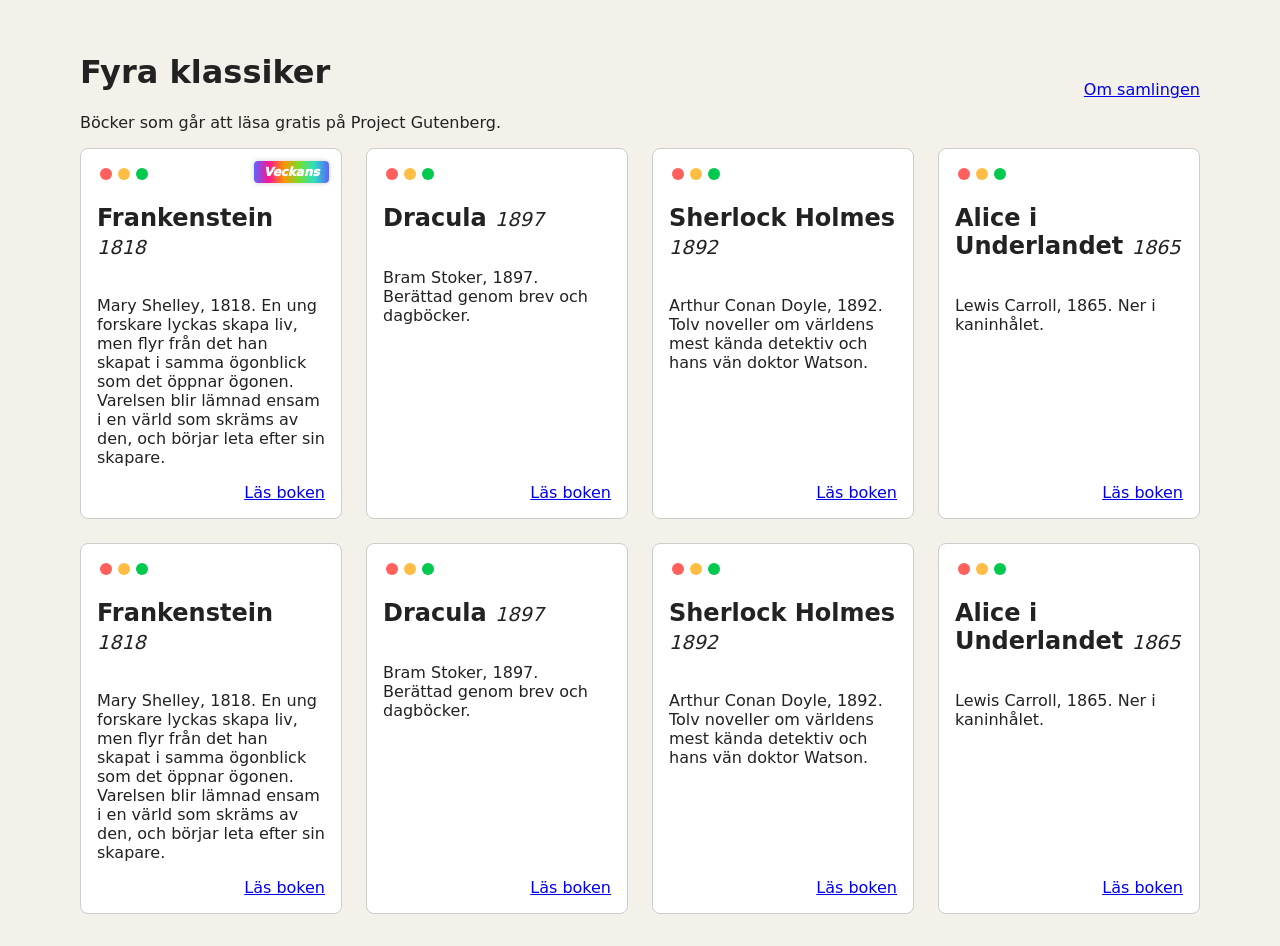
==== flexbox-galleri/index.html @ b69f6d43 "Gjorde Flex Galleri" ====
<!DOCTYPE html>
<!-- saved from url=(0065)https://jensadev.github.io/webb-planering/flexbox-kort/index.html -->
<html lang="sv">

<head>
    <meta http-equiv="Content-Type" content="text/html; charset=UTF-8">

    <meta name="viewport" content="width=device-width, initial-scale=1.0">
    <title>Flex med kort</title>
    <link rel="stylesheet" href="./index_files/style.css">
</head>

<body>
    <header class="galleri-header">
        <div>
            <h1>Fyra klassiker</h1>
            <p>Böcker som går att läsa gratis på Project Gutenberg.</p>

        </div>
        <a href="/">Om samlingen</a>
    </header>
    <main class="galleri">

        <!-- From Uiverse.io by EmmaxPlay --> 


        <article class="kort veckans">
            <div class="tools">
                <div class="circle">
                    <span class="red box"></span>
                </div>
                <div class="circle">
                    <span class="yellow box"></span>
                </div>
                <div class="circle">
                    <span class="green box"></span>
                </div>
            </div>
            
            <span class="badge">Veckans</span>

            <h2>Frankenstein <span>1818</span></h2>
            <p>Mary Shelley, 1818. En ung forskare lyckas skapa liv, men flyr från det han skapat i samma ögonblick som
                det öppnar ögonen. Varelsen blir lämnad ensam i en värld som skräms av den, och börjar leta efter sin
                skapare.</p>
            <a href="https://www.gutenberg.org/ebooks/84">Läs boken</a>
        </article>

        <article class="kort">
            <div class="tools">
                <div class="circle">
                    <span class="red box"></span>
                </div>
                <div class="circle">
                    <span class="yellow box"></span>
                </div>
                <div class="circle">
                    <span class="green box"></span>
                </div>
            </div>
                <h2>Dracula <span>1897</span></h2>
                <p>Bram Stoker, 1897. Berättad genom brev och dagböcker.</p>
                <a href="https://www.gutenberg.org/ebooks/345">Läs boken</a>

        </article>

        <article class="kort">
            <div class="tools">
                <div class="circle">
                    <span class="red box"></span>
                </div>
                <div class="circle">
                    <span class="yellow box"></span>
                </div>
                <div class="circle">
                    <span class="green box"></span>
                </div>
            </div>
            <h2>Sherlock Holmes <span>1892</span></h2>
            <p>Arthur Conan Doyle, 1892. Tolv noveller om världens mest kända detektiv och hans vän doktor Watson.</p>
            <a href="https://www.gutenberg.org/ebooks/1661">Läs boken</a>
        </article>

        <article class="kort">
            <div class="tools">
                <div class="circle">
                    <span class="red box"></span>
                </div>
                <div class="circle">
                    <span class="yellow box"></span>
                </div>
                <div class="circle">
                    <span class="green box"></span>
                </div>
            </div>
            <h2>Alice i Underlandet <span>1865</span></h2>
            <p>Lewis Carroll, 1865. Ner i kaninhålet.</p>
            <a href="https://www.gutenberg.org/ebooks/11">Läs boken</a>
        </article>
        <article class="kort">
            <div class="tools">
                <div class="circle">
                    <span class="red box"></span>
                </div>
                <div class="circle">
                    <span class="yellow box"></span>
                </div>
                <div class="circle">
                    <span class="green box"></span>
                </div>
            </div>
            <h2>Frankenstein <span>1818</span></h2>
            <p>Mary Shelley, 1818. En ung forskare lyckas skapa liv, men flyr från det han skapat i samma ögonblick som
                det öppnar ögonen. Varelsen blir lämnad ensam i en värld som skräms av den, och börjar leta efter sin
                skapare.</p>
            <a href="https://www.gutenberg.org/ebooks/84">Läs boken</a>
        </article>

        <article class="kort">
            <div class="tools">
                <div class="circle">
                    <span class="red box"></span>
                </div>
                <div class="circle">
                    <span class="yellow box"></span>
                </div>
                <div class="circle">
                    <span class="green box"></span>
                </div>
            </div>
            <h2>Dracula <span>1897</span></h2>
            <p>Bram Stoker, 1897. Berättad genom brev och dagböcker.</p>
            <a href="https://www.gutenberg.org/ebooks/345">Läs boken</a>
        </article>

        <article class="kort">
            <div class="tools">
                <div class="circle">
                    <span class="red box"></span>
                </div>
                <div class="circle">
                    <span class="yellow box"></span>
                </div>
                <div class="circle">
                    <span class="green box"></span>
                </div>
            </div>
            <h2>Sherlock Holmes <span>1892</span></h2>
            <p>Arthur Conan Doyle, 1892. Tolv noveller om världens mest kända detektiv och hans vän doktor Watson.</p>
            <a href="https://www.gutenberg.org/ebooks/1661">Läs boken</a>
        </article>

        <article class="kort">
            <div class="tools">
                <div class="circle">
                    <span class="red box"></span>
                </div>
                <div class="circle">
                    <span class="yellow box"></span>
                </div>
                <div class="circle">
                    <span class="green box"></span>
                </div>
            </div>
            <h2>Alice i Underlandet <span>1865</span></h2>
            <p>Lewis Carroll, 1865. Ner i kaninhålet.</p>
            <a href="https://www.gutenberg.org/ebooks/11">Läs boken</a>
        </article>




    </main>

</body>

</html>
---- flexbox-galleri/index_files/style.css ----
body {
    font-family: system-ui, sans-serif;
    max-width: 70rem;
    margin: 0 auto;
    padding: 2rem;
    background-color: #f4f1ea;
    color: #222;
}

.galleri-header {
    display: flex;
    justify-content: space-between;
    align-items: center;
}

.galleri {
    display: flex;
    gap: 1.5rem;
    flex-wrap: wrap;
}

.kort {
    transition: .2s;
    min-width: 20%;
    padding: 1rem;

    background-color: white;
    border: 1px solid #ccc;
    border-radius: 0.5rem;
    flex: 1;
    display: flex;
    flex-direction: column;
}

.kort>a {
    margin-top: auto;
    align-self: flex-end;
}

.kort span {
    font-weight: 100;
    font-style: italic;
    font-size: 1.2rem;
}

.kort:hover {
    box-shadow: rgba(0, 0, 0, 0.2) 0px 0px 10px;

}


.tools {
    display: flex;
    align-items: center;
    padding: px;
}

.circle {
    padding: 0 3px;
}

.box {
    display: inline-block;
    align-items: center;
    width: 10px;
    height: 10px;
    padding: 1px;
    border-radius: 50%;
}

.red {
    background-color: #ff605c;
}

.yellow {
    background-color: #ffbd44;
}

.green {
    background-color: #00ca4e;
}

.veckans {
    position: relative;
}

.veckans .badge {
    position: absolute;
    top: 0.75rem;
    right: 0.75rem;

    background: linear-gradient(270deg, #5c64ff, #2ce0bf, #76dd2c, #ff9502, #ff1493, #5c64ff);
    animation: rainbow 256s linear infinite;
    color: white;
    padding: 0.25rem 0.6rem;
    border-radius: 0.25rem;
    font-size: 0.75rem;
    font-weight: 950;
    box-shadow: rgba(0, 0, 0, 0.2) 0px 0px 5px;

}


@keyframes rainbow {
    0% {
        background-position-x: 0
    }

    to {
        background-position-x: 10240px
    }
}
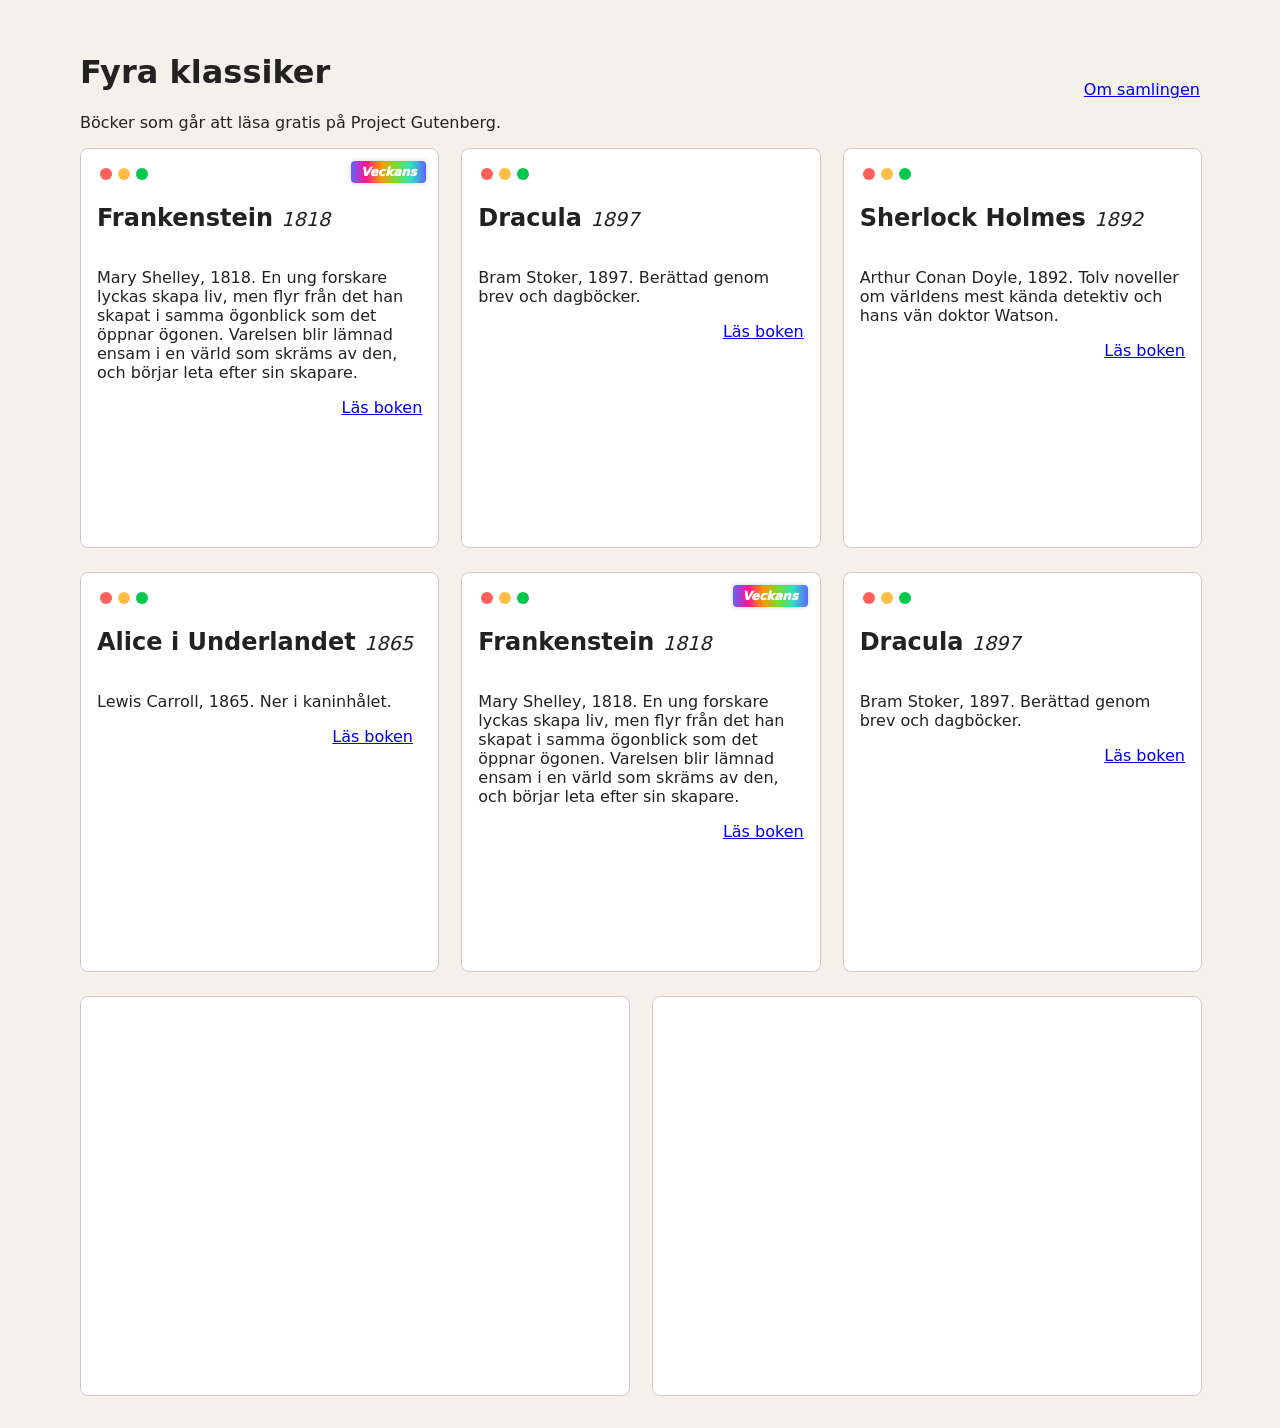
==== commit f47625af: "Added Flipcards" ====
--- a/flexbox-galleri/index.html
+++ b/flexbox-galleri/index.html
@@ -7,7 +7,7 @@
 
     <meta name="viewport" content="width=device-width, initial-scale=1.0">
     <title>Flex med kort</title>
-    <link rel="stylesheet" href="./index_files/style.css">
+    <link rel="stylesheet" href="./src/style.css">
 </head>
 
 <body>
@@ -22,154 +22,220 @@
     <main class="galleri">
 
         <!-- From Uiverse.io by EmmaxPlay --> 
-
-
+        
         <article class="kort veckans">
-            <div class="tools">
-                <div class="circle">
-                    <span class="red box"></span>
-                </div>
-                <div class="circle">
-                    <span class="yellow box"></span>
-                </div>
-                <div class="circle">
-                    <span class="green box"></span>
-                </div>
-            </div>
+            <div class="kort-inner">
+                <div class="front">
+                    <div class="tools">
+                        <div class="circle">
+                            <span class="red box"></span>
+                        </div>
+                        <div class="circle">
+                            <span class="yellow box"></span>
+                        </div>
+                        <div class="circle">
+                            <span class="green box"></span>
+                        </div>
+                    </div>
+                    
+                    <span class="badge">Veckans</span>
+        
+                    <h2>Frankenstein <span>1818</span></h2>
+                    <p>Mary Shelley, 1818. En ung forskare lyckas skapa liv, men flyr från det han skapat i samma ögonblick som
+                        det öppnar ögonen. Varelsen blir lämnad ensam i en värld som skräms av den, och börjar leta efter sin
+                        skapare.</p>
+                    <a href="https://www.gutenberg.org/ebooks/84">Läs boken</a>
+                </div>
+                <div class="back">
+                    <img src="./src/5.png" alt="">
+                </div>
+            </div>
+           
+           
+        </article>
+
+        <article class="kort">
+            <div class="kort-inner">
+                <div class="front">
+                    <div class="tools">
+                        <div class="circle">
+                            <span class="red box"></span>
+                        </div>
+                        <div class="circle">
+                            <span class="yellow box"></span>
+                        </div>
+                        <div class="circle">
+                            <span class="green box"></span>
+                        </div>
+                    </div>
+                        <h2>Dracula <span>1897</span></h2>
+                        <p>Bram Stoker, 1897. Berättad genom brev och dagböcker.</p>
+                        <a href="https://www.gutenberg.org/ebooks/345">Läs boken</a>
+        
+                </div>
+                <div class="back">
+                    <img src="./src/4.png" alt="">
+                </div>
+            </div>
+           
             
-            <span class="badge">Veckans</span>
-
-            <h2>Frankenstein <span>1818</span></h2>
-            <p>Mary Shelley, 1818. En ung forskare lyckas skapa liv, men flyr från det han skapat i samma ögonblick som
-                det öppnar ögonen. Varelsen blir lämnad ensam i en värld som skräms av den, och börjar leta efter sin
-                skapare.</p>
-            <a href="https://www.gutenberg.org/ebooks/84">Läs boken</a>
-        </article>
-
-        <article class="kort">
-            <div class="tools">
-                <div class="circle">
-                    <span class="red box"></span>
-                </div>
-                <div class="circle">
-                    <span class="yellow box"></span>
-                </div>
-                <div class="circle">
-                    <span class="green box"></span>
-                </div>
-            </div>
-                <h2>Dracula <span>1897</span></h2>
-                <p>Bram Stoker, 1897. Berättad genom brev och dagböcker.</p>
-                <a href="https://www.gutenberg.org/ebooks/345">Läs boken</a>
-
-        </article>
-
-        <article class="kort">
-            <div class="tools">
-                <div class="circle">
-                    <span class="red box"></span>
-                </div>
-                <div class="circle">
-                    <span class="yellow box"></span>
-                </div>
-                <div class="circle">
-                    <span class="green box"></span>
-                </div>
-            </div>
-            <h2>Sherlock Holmes <span>1892</span></h2>
-            <p>Arthur Conan Doyle, 1892. Tolv noveller om världens mest kända detektiv och hans vän doktor Watson.</p>
-            <a href="https://www.gutenberg.org/ebooks/1661">Läs boken</a>
-        </article>
-
-        <article class="kort">
-            <div class="tools">
-                <div class="circle">
-                    <span class="red box"></span>
-                </div>
-                <div class="circle">
-                    <span class="yellow box"></span>
-                </div>
-                <div class="circle">
-                    <span class="green box"></span>
-                </div>
-            </div>
-            <h2>Alice i Underlandet <span>1865</span></h2>
-            <p>Lewis Carroll, 1865. Ner i kaninhålet.</p>
-            <a href="https://www.gutenberg.org/ebooks/11">Läs boken</a>
-        </article>
-        <article class="kort">
-            <div class="tools">
-                <div class="circle">
-                    <span class="red box"></span>
-                </div>
-                <div class="circle">
-                    <span class="yellow box"></span>
-                </div>
-                <div class="circle">
-                    <span class="green box"></span>
-                </div>
-            </div>
-            <h2>Frankenstein <span>1818</span></h2>
-            <p>Mary Shelley, 1818. En ung forskare lyckas skapa liv, men flyr från det han skapat i samma ögonblick som
-                det öppnar ögonen. Varelsen blir lämnad ensam i en värld som skräms av den, och börjar leta efter sin
-                skapare.</p>
-            <a href="https://www.gutenberg.org/ebooks/84">Läs boken</a>
-        </article>
-
-        <article class="kort">
-            <div class="tools">
-                <div class="circle">
-                    <span class="red box"></span>
-                </div>
-                <div class="circle">
-                    <span class="yellow box"></span>
-                </div>
-                <div class="circle">
-                    <span class="green box"></span>
-                </div>
-            </div>
-            <h2>Dracula <span>1897</span></h2>
-            <p>Bram Stoker, 1897. Berättad genom brev och dagböcker.</p>
-            <a href="https://www.gutenberg.org/ebooks/345">Läs boken</a>
-        </article>
-
-        <article class="kort">
-            <div class="tools">
-                <div class="circle">
-                    <span class="red box"></span>
-                </div>
-                <div class="circle">
-                    <span class="yellow box"></span>
-                </div>
-                <div class="circle">
-                    <span class="green box"></span>
-                </div>
-            </div>
-            <h2>Sherlock Holmes <span>1892</span></h2>
-            <p>Arthur Conan Doyle, 1892. Tolv noveller om världens mest kända detektiv och hans vän doktor Watson.</p>
-            <a href="https://www.gutenberg.org/ebooks/1661">Läs boken</a>
-        </article>
-
-        <article class="kort">
-            <div class="tools">
-                <div class="circle">
-                    <span class="red box"></span>
-                </div>
-                <div class="circle">
-                    <span class="yellow box"></span>
-                </div>
-                <div class="circle">
-                    <span class="green box"></span>
-                </div>
-            </div>
-            <h2>Alice i Underlandet <span>1865</span></h2>
-            <p>Lewis Carroll, 1865. Ner i kaninhålet.</p>
-            <a href="https://www.gutenberg.org/ebooks/11">Läs boken</a>
-        </article>
-
-
-
-
+        </article>
+
+        <article class="kort">
+            <div class="kort-inner">
+                <div class="front">
+                    <div class="tools">
+                        <div class="circle">
+                            <span class="red box"></span>
+                        </div>
+                        <div class="circle">
+                            <span class="yellow box"></span>
+                        </div>
+                        <div class="circle">
+                            <span class="green box"></span>
+                        </div>
+                    </div>
+                    <h2>Sherlock Holmes <span>1892</span></h2>
+                    <p>Arthur Conan Doyle, 1892. Tolv noveller om världens mest kända detektiv och hans vän doktor Watson.</p>
+                    <a href="https://www.gutenberg.org/ebooks/1661">Läs boken</a>
+                </div>
+                <div class="back">
+                    <img src="./src/2.png" alt="">
+                </div>
+            </div>
+        </article>
+
+        <article class="kort">
+            <div class="kort-inner">
+                <div class="front">
+                    <div class="tools">
+                        <div class="circle">
+                            <span class="red box"></span>
+                        </div>
+                        <div class="circle">
+                            <span class="yellow box"></span>
+                        </div>
+                        <div class="circle">
+                            <span class="green box"></span>
+                        </div>
+                    </div>
+                    <h2>Alice i Underlandet <span>1865</span></h2>
+                    <p>Lewis Carroll, 1865. Ner i kaninhålet.</p>
+                    <a href="https://www.gutenberg.org/ebooks/11">Läs boken</a>
+                </div>
+                <div class="back">
+                    <img src="./src/3.png" alt="">
+                </div>
+            </div>
+        </article>
+
+
+        <article class="kort veckans">
+            <div class="kort-inner">
+                <div class="front">
+                    <div class="tools">
+                        <div class="circle">
+                            <span class="red box"></span>
+                        </div>
+                        <div class="circle">
+                            <span class="yellow box"></span>
+                        </div>
+                        <div class="circle">
+                            <span class="green box"></span>
+                        </div>
+                    </div>
+                    
+                    <span class="badge">Veckans</span>
+        
+                    <h2>Frankenstein <span>1818</span></h2>
+                    <p>Mary Shelley, 1818. En ung forskare lyckas skapa liv, men flyr från det han skapat i samma ögonblick som
+                        det öppnar ögonen. Varelsen blir lämnad ensam i en värld som skräms av den, och börjar leta efter sin
+                        skapare.</p>
+                    <a href="https://www.gutenberg.org/ebooks/84">Läs boken</a>
+                </div>
+                <div class="back">
+                    <img src="./src/5.png" alt="">
+                </div>
+            </div>
+           
+           
+        </article>
+
+        <article class="kort">
+            <div class="kort-inner">
+                <div class="front">
+                    <div class="tools">
+                        <div class="circle">
+                            <span class="red box"></span>
+                        </div>
+                        <div class="circle">
+                            <span class="yellow box"></span>
+                        </div>
+                        <div class="circle">
+                            <span class="green box"></span>
+                        </div>
+                    </div>
+                        <h2>Dracula <span>1897</span></h2>
+                        <p>Bram Stoker, 1897. Berättad genom brev och dagböcker.</p>
+                        <a href="https://www.gutenberg.org/ebooks/345">Läs boken</a>
+        
+                </div>
+                <div class="back">
+                    <img src="./src/4.png" alt="">
+                </div>
+            </div>
+           
+            
+        </article>
+
+        <article class="kort">
+            <div class="kort-inner">
+                <div class="front">
+                    <div class="tools">
+                        <div class="circle">
+                            <span class="red box"></span>
+                        </div>
+                        <div class="circle">
+                            <span class="yellow box"></span>
+                        </div>
+                        <div class="circle">
+                            <span class="green box"></span>
+                        </div>
+                    </div>
+                    <h2>Sherlock Holmes <span>1892</span></h2>
+                    <p>Arthur Conan Doyle, 1892. Tolv noveller om världens mest kända detektiv och hans vän doktor Watson.</p>
+                    <a href="https://www.gutenberg.org/ebooks/1661">Läs boken</a>
+                </div>
+                <div class="back">
+                    <img src="./src/2.png" alt="">
+                </div>
+            </div>
+        </article>
+
+        <article class="kort">
+            <div class="kort-inner">
+                <div class="front">
+                    <div class="tools">
+                        <div class="circle">
+                            <span class="red box"></span>
+                        </div>
+                        <div class="circle">
+                            <span class="yellow box"></span>
+                        </div>
+                        <div class="circle">
+                            <span class="green box"></span>
+                        </div>
+                    </div>
+                    <h2>Alice i Underlandet <span>1865</span></h2>
+                    <p>Lewis Carroll, 1865. Ner i kaninhålet.</p>
+                    <a href="https://www.gutenberg.org/ebooks/11">Läs boken</a>
+                </div>
+                <div class="back">
+                    <img src="./src/3.png" alt="">
+                </div>
+            </div>
+        </article>
+       
     </main>
 
 </body>
--- a/flexbox-galleri/src/style.css
+++ b/flexbox-galleri/src/style.css
@@ -0,0 +1,153 @@
+body {
+    font-family: system-ui, sans-serif;
+    max-width: 70rem;
+    margin: 0 auto;
+    padding: 2rem;
+    background-color: #f4f1ea;
+    color: #222;
+}
+
+.galleri-header {
+    display: flex;
+    justify-content: space-between;
+    align-items: center;
+}
+
+.galleri {
+    display: flex;
+    gap: 1.5rem;
+    flex-wrap: wrap;
+}
+
+.kort {
+    min-width: 30%;
+    height: 400px;
+    flex: 1;
+    
+    display: flex;
+    flex-direction: column;
+
+    
+}
+.kort-inner{
+
+    height: 100%;
+    width: 100%;
+    perspective: 1000px;
+    background-color: white;
+    border: 1px solid #ccc;
+    border-radius: 0.5rem;
+    position: relative;
+    
+    transition: transform 0.6s;
+    transform-style: preserve-3d;
+}
+
+.kort a {
+    place-self: end;
+    align-self: flex-end;
+}
+
+
+.kort span {
+    font-weight: 100;
+    font-style: italic;
+    font-size: 1.2rem;
+}
+
+
+
+.kort:hover .kort-inner {
+    transform: rotateY(180deg);
+
+}
+
+.front{
+    padding: 1rem;
+    display: flex;
+    height: 100%;
+    flex-direction: column;
+}
+.front, .back {
+   
+    position: absolute;
+    -webkit-backface-visibility: hidden;
+    backface-visibility: hidden;
+}
+.back{
+    transform: rotateY(180deg);
+    display: flex;
+    height: 100%;
+    width: 100%;
+    
+    align-items: center;
+    place-content: center;
+}
+.back>img{
+    border: 1px solid #ccc;
+    border-radius: 0.5rem;
+    height: 100%;
+    width: 100%;
+}
+
+.tools {
+    display: flex;
+    align-items: center;
+    padding: px;
+}
+
+.circle {
+    padding: 0 3px;
+}
+
+.box {
+    display: inline-block;
+    align-items: center;
+    width: 10px;
+    height: 10px;
+    padding: 1px;
+    border-radius: 50%;
+}
+
+.red {
+    background-color: #ff605c;
+}
+
+.yellow {
+    background-color: #ffbd44;
+}
+
+.green {
+    background-color: #00ca4e;
+}
+
+.veckans {
+    position: relative;
+}
+
+.veckans .badge {
+    position: absolute;
+    top: 0.75rem;
+    right: 0.75rem;
+
+    background: linear-gradient(270deg, #5c64ff, #2ce0bf, #76dd2c, #ff9502, #ff1493, #5c64ff);
+    animation: rainbow 256s linear infinite;
+    color: white;
+    padding: 0.25rem 0.6rem;
+    border-radius: 0.25rem;
+    font-size: 0.75rem;
+    font-weight: 950;
+    box-shadow: rgba(0, 0, 0, 0.2) 0px 0px 5px;
+
+}
+
+
+@keyframes rainbow {
+    0% {
+        background-position-x: 0
+    }
+
+    to {
+        background-position-x: 10240px
+    }
+}
